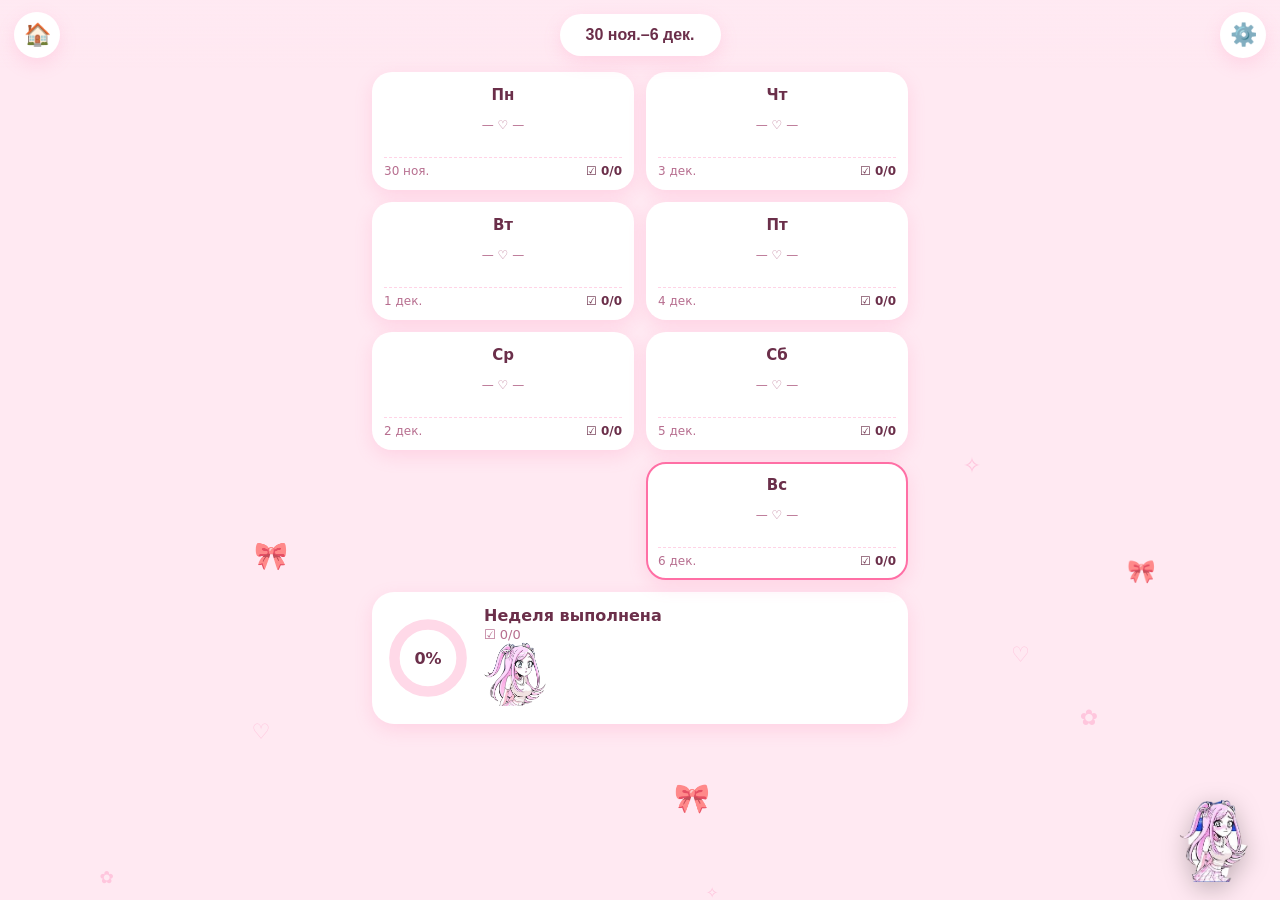
==== index.html @ cd05564a "Add files via upload" ====
<!DOCTYPE html>
<html lang="ru">
<head>
<meta charset="UTF-8">
<meta name="viewport" content="width=device-width, initial-scale=1, viewport-fit=cover">
<title>Дневник Суи</title>
<meta name="description" content="Дневник Суи — милый личный дневник-планировщик. Неделя, день, фото, напоминания. Всё хранится только в твоём телефоне.">
<link rel="manifest" href="manifest.webmanifest">
<link rel="stylesheet" href="styles.css">
<meta name="theme-color" content="#ffb7d5">
<meta name="mobile-web-app-capable" content="yes">
<meta name="apple-mobile-web-app-capable" content="yes">
<meta name="apple-mobile-web-app-status-bar-style" content="default">
<meta name="apple-mobile-web-app-title" content="Дневник Суи">
<link rel="apple-touch-icon" href="apple-touch-icon.png">
<link rel="icon" type="image/svg+xml" href="icon.svg">
</head>
<body data-theme="kawaii">
<div id="bg-symbols" aria-hidden="true"></div>

<header class="topbar">
  <button id="btn-home" class="round-btn" aria-label="Домой, текущая неделя">🏠</button>
  <button id="week-pill" class="week-pill" aria-label="Выбрать месяц и неделю">19 окт.–25 окт.</button>
  <button id="btn-settings" class="round-btn" aria-label="Настройки">⚙️</button>
</header>

<main id="view-week" class="view">
  <div class="week-grid">
    <div class="week-col" id="col-left"></div>
    <div class="week-col" id="col-right"></div>
  </div>
  <div class="week-progress-card" id="week-progress-card">
    <div class="ring-wrap">
      <svg class="ring" viewBox="0 0 80 80" width="84" height="84">
        <circle class="ring-bg" cx="40" cy="40" r="32"></circle>
        <circle class="ring-fg" id="ring-fg" cx="40" cy="40" r="32"></circle>
      </svg>
      <div class="ring-text" id="ring-text">0%</div>
    </div>
    <div class="progress-info">
      <div class="progress-title">Неделя выполнена</div>
      <div class="progress-sub" id="progress-sub">☑ 0/0</div>
      <div class="progress-girl" id="progress-girl"></div>
    </div>
  </div>
</main>

<main id="view-day" class="view hidden">
  <div class="day-head">
    <button id="btn-back" class="round-btn">‹</button>
    <div class="day-title-wrap">
      <div class="day-title" id="day-title">Понедельник</div>
      <div class="day-sub" id="day-sub">19 октября</div>
    </div>
    <div class="day-counter" id="day-counter">☑ 0/0</div>
  </div>
  <div id="day-empty" class="day-empty hidden">
    <div class="empty-girl" id="empty-girl"></div>
    <p>Пока тут пусто… ♡<br>Добавь первую запись дня!</p>
  </div>
  <div id="day-list" class="day-list"></div>
  <div id="day-done" class="day-done hidden">
    <div class="done-girl" id="done-girl"></div>
    <p>Умница! 100% ✧ 🎀</p>
  </div>

  <form id="add-form" class="add-form">
    <div class="form-title">Новая запись ✎</div>
    <textarea id="f-text" rows="2" maxlength="500" placeholder="Что случилось? Что сделать? ♡"></textarea>
    <div class="form-row">
      <label>Дата <input type="date" id="f-date" required></label>
      <label>Время <input type="time" id="f-time" required></label>
    </div>
    <div class="form-row">
      <label class="file-label">📷 Фото <input type="file" id="f-photo" accept="image/*"></label>
      <label class="rem-label"><input type="checkbox" id="f-rem-on"> ⏰ Напомнить</label>
      <input type="datetime-local" id="f-rem-when">
    </div>
    <div id="photo-preview-wrap" class="hidden">
      <img id="photo-preview" alt="превью фото">
      <button type="button" id="photo-clear" class="mini-btn">убрать ✕</button>
    </div>
    <button type="submit" class="big-btn">Добавить ♡</button>
    <p class="form-hint">Фото сжимается до 900px, чтобы поместиться в телефон. Напоминание звенит, пока дневник открыт. Если пропустила — покажу тостом при входе ♡</p>
  </form>
</main>

<div id="sheet-backdrop" class="backdrop hidden"></div>

<section id="week-sheet" class="sheet hidden" aria-label="Выбор месяца и недели">
  <div class="sheet-handle"></div>
  <div class="sheet-title">Выбери неделю ♡</div>
  <div class="year-row">
    <button id="year-prev" class="round-btn small">‹</button>
    <div id="year-label" class="year-label">2026</div>
    <button id="year-next" class="round-btn small">›</button>
  </div>
  <div id="months-grid" class="months-grid"></div>
  <div id="weeks-list" class="weeks-list"></div>
  <button id="week-sheet-close" class="big-btn ghost">Закрыть</button>
</section>

<section id="settings-sheet" class="sheet hidden" aria-label="Настройки">
  <div class="sheet-handle"></div>
  <div class="sheet-title">Настройки ⚙️</div>
  <div class="set-block">
    <div class="set-label">Тема ♡</div>
    <div class="themes-grid" id="themes-grid"></div>
  </div>
  <div class="set-block">
    <div class="set-label">Оформление ♡</div>
    <div class="decor-row">
      <button id="decor-girls" class="decor-btn">Девочки</button>
      <button id="decor-flowers" class="decor-btn">Цветочки</button>
      <button id="decor-none" class="decor-btn">Убрать всё</button>
    </div>
    <p class="set-text" id="decor-hint">Девочки: твои Настя, Алиса, Нюша, Ксюша с чередованием по тапу ♡</p>
  </div>
  <div class="set-block">
    <div class="set-label">Девочки</div>
    <p class="set-text">Каждая тема — со своей девочкой: кавай — <b>Настя</b> 💗, светлая — <b>Алиса</b> 🤍, тёмная — <b>Нюша</b> 🌙, готика — <b>Ксюша</b> 🖤. Твои файлы в папке <b>girls/</b> я не трогаю и не удаляю. Положишь новые с правильными именами — они подхватятся сами ♡</p>
  </div>
  <div class="set-block">
    <div class="set-label">Напоминания</div>
    <p class="set-text">Айфон не даёт будить закрытый дневник без сервера, поэтому: пока дневник открыт — перезвон + вибрация + уведомление. Пропущенное покажу тостом при следующем входе. Разреши уведомления кнопкой ниже ♡</p>
    <button id="btn-notify" class="big-btn ghost">Разрешить уведомления 🔔</button>
    <button id="btn-test-sound" class="big-btn ghost">Проверить звук ♪</button>
  </div>
  <div class="set-block">
    <div class="set-label">О дневнике</div>
    <p class="set-text">«Дневник Суи» хранит всё только в твоём телефоне (localStorage). Без регистрации и интернета. Для установки: открой сайт в Safari → Поделиться → «На экран “Домой”» 🎀</p>
  </div>
  <button id="settings-close" class="big-btn">Готово ♡</button>
</section>

<div id="rem-backdrop" class="backdrop hidden"></div>
<div id="rem-modal" class="rem-modal hidden" role="dialog" aria-label="Про напоминания">
  <div class="rem-emoji">⏰</div>
  <p class="rem-text">Напоминалки звенят, только пока дневник открыт ♡ Айфон не умеет будить закрытые приложения, поэтому для важных дел поставь будильник на это же время — и точно ничего не забудешь!</p>
  <button id="rem-modal-ok" class="big-btn">Понятно ♡</button>
</div>

<div id="del-backdrop" class="backdrop hidden"></div>
<div id="del-modal" class="rem-modal hidden" role="dialog" aria-label="Удалить запись">
  <div class="rem-emoji">🗑</div>
  <p class="rem-text">Удалить эту запись? Вернуть её уже не получится ♡</p>
  <div class="rem-btns">
    <button id="del-no" class="big-btn ghost">Оставить</button>
    <button id="del-yes" class="big-btn danger">Удалить</button>
  </div>
</div>

<div id="mascot" class="mascot" title="Привет!">
  <div id="mascot-img" class="mascot-img"></div>
  <div id="mascot-bubble" class="mascot-bubble hidden"></div>
</div>

<div id="toast-wrap" class="toast-wrap"></div>

<script src="app.js" defer></script>
</body>
</html>
---- styles.css ----
/* Дневник Суи — styles.css ♡ 4 темы через CSS-переменные */
* { box-sizing: border-box; -webkit-tap-highlight-color: transparent; }
html, body { margin: 0; padding: 0; min-height: 100%; }
body {
  font-family: -apple-system, "SF Pro Rounded", "Hiragino Maru Gothic ProN", "Comic Sans MS", system-ui, sans-serif;
  background: var(--bg);
  color: var(--text);
  padding-bottom: 110px;
  overflow-x: hidden;
}

/* ===== ТЕМЫ ===== */
body[data-theme="kawaii"] {
  --bg: #ffe9f2;
  --bg2: #ffd3e6;
  --card: #ffffff;
  --card2: #fff6fa;
  --text: #6b2f4a;
  --muted: #b76e8f;
  --accent: #ff6fa5;
  --accent2: #ff9ec1;
  --pill: #ffe3ee;
  --pill-done: #d8f5d0;
  --ring-bg: #ffd9e8;
  --ring-fg: #ff6fa5;
  --shadow: 0 6px 18px rgba(255,111,165,.18);
  --symbols: #ffb7d5;
}
body[data-theme="light"] {
  --bg: #ffffff;
  --bg2: #f5f5f7;
  --card: #ffffff;
  --card2: #f9f9fb;
  --text: #33334a;
  --muted: #8a8aa0;
  --accent: #7a7ae0;
  --accent2: #a5a5f0;
  --pill: #eef0ff;
  --pill-done: #dcf5dd;
  --ring-bg: #e6e6f5;
  --ring-fg: #7a7ae0;
  --shadow: 0 6px 18px rgba(0,0,0,.08);
  --symbols: #d5d5ea;
}
body[data-theme="dark"] {
  --bg: #1c1c26;
  --bg2: #262633;
  --card: #2c2c3c;
  --card2: #34344a;
  --text: #f0eef7;
  --muted: #a9a9c2;
  --accent: #9d8cff;
  --accent2: #7a6ff0;
  --pill: #3a3a55;
  --pill-done: #2f5a3a;
  --ring-bg: #44445e;
  --ring-fg: #9d8cff;
  --shadow: 0 6px 18px rgba(0,0,0,.4);
  --symbols: #3d3d5c;
}
body[data-theme="gothic"] {
  --bg: #120d16;
  --bg2: #1d1424;
  --card: #221826;
  --card2: #2c1e33;
  --text: #e8d5e8;
  --muted: #9a7fa0;
  --accent: #a64ac9;
  --accent2: #7a2f9e;
  --pill: #33203c;
  --pill-done: #3a4a3a;
  --ring-bg: #3d2847;
  --ring-fg: #c86bfa;
  --shadow: 0 6px 18px rgba(0,0,0,.6);
  --symbols: #3a2444;
}

/* фон-символы */
#bg-symbols {
  position: fixed; inset: 0; pointer-events: none; overflow: hidden; z-index: 0;
}
#bg-symbols span {
  position: absolute; color: var(--symbols); opacity: .7;
  animation: floatUp linear infinite; font-size: 18px;
}
@keyframes floatUp {
  from { transform: translateY(20vh) rotate(0deg); opacity: 0; }
  20% { opacity: .8; }
  to { transform: translateY(-110vh) rotate(30deg); opacity: 0; }
}

/* шапка как на скриншоте */
.topbar {
  position: sticky; top: 0; z-index: 20;
  display: flex; align-items: center; justify-content: space-between;
  padding: 12px 14px calc(10px + env(safe-area-inset-top)) 14px;
  padding-top: calc(12px + env(safe-area-inset-top));
  background: linear-gradient(var(--bg), transparent);
}
.round-btn {
  width: 46px; height: 46px; border-radius: 50%;
  border: none; background: var(--card); color: var(--text);
  font-size: 22px; box-shadow: var(--shadow); cursor: pointer;
  display: flex; align-items: center; justify-content: center;
  flex-shrink: 0;
}
.round-btn.small { width: 38px; height: 38px; font-size: 20px; }
.round-btn:active { transform: scale(.93); }
.week-pill {
  border: none; cursor: pointer;
  background: var(--card); color: var(--text);
  border-radius: 999px; padding: 12px 26px;
  font-size: 16px; font-weight: 700;
  box-shadow: var(--shadow);
  max-width: 62vw; white-space: nowrap; overflow: hidden; text-overflow: ellipsis;
}

/* главный экран — 2 колонки */
.view { position: relative; z-index: 1; padding: 4px 12px 12px 12px; max-width: 560px; margin: 0 auto; }
.hidden { display: none !important; }
.week-grid { display: grid; grid-template-columns: 1fr 1fr; gap: 12px; align-items: start; }
.week-col { display: flex; flex-direction: column; gap: 12px; }

.day-card {
  background: var(--card); border-radius: 20px;
  padding: 12px 10px 10px 10px; box-shadow: var(--shadow);
  cursor: pointer; min-height: 118px;
  display: flex; flex-direction: column;
  border: 2px solid transparent;
}
.day-card.today { border-color: var(--accent); }
.day-name { font-weight: 800; font-size: 15px; margin-bottom: 8px; text-align: center; }
.task-pill {
  display: flex; align-items: center; gap: 7px;
  background: var(--pill); border-radius: 999px;
  padding: 7px 9px; margin-bottom: 7px; font-size: 13px;
  line-height: 1.2; word-break: break-word;
}
.task-pill.done { background: var(--pill-done); text-decoration: line-through; opacity: .75; }
.task-check {
  width: 22px; height: 22px; border-radius: 50%; flex-shrink: 0;
  border: 2px solid var(--accent); background: #fff;
  display: flex; align-items: center; justify-content: center;
  font-size: 14px; cursor: pointer; padding: 0;
}
.task-check.on { background: var(--accent); color: #fff; }
.task-text { flex: 1; }
.day-foot {
  margin-top: auto; display: flex; justify-content: space-between; align-items: center;
  font-size: 12px; color: var(--muted); padding-top: 6px;
  border-top: 1px dashed var(--bg2);
}
.day-foot b { color: var(--text); }

/* карточка прогресса внизу слева — в сетке она идёт последней в левой колонке через JS? Нет, отдельным блоком */
.week-progress-card {
  margin-top: 12px;
  background: var(--card); border-radius: 22px; box-shadow: var(--shadow);
  padding: 14px; display: flex; gap: 14px; align-items: center;
}
.ring-wrap { position: relative; width: 84px; height: 84px; flex-shrink: 0; }
.ring { transform: rotate(-90deg); }
.ring-bg { fill: none; stroke: var(--ring-bg); stroke-width: 10; }
.ring-fg {
  fill: none; stroke: var(--ring-fg); stroke-width: 10; stroke-linecap: round;
  stroke-dasharray: 201; stroke-dashoffset: 201; transition: stroke-dashoffset .6s ease;
}
.ring-text {
  position: absolute; inset: 0; display: flex; align-items: center; justify-content: center;
  font-weight: 900; font-size: 16px;
}
.progress-title { font-weight: 800; }
.progress-sub { color: var(--muted); font-size: 13px; margin-top: 2px; }
.progress-girl img, .progress-girl svg { width: 64px; height: 64px; border-radius: 16px; object-fit: contain; }

/* экран дня */
.day-head { display: flex; align-items: center; gap: 10px; margin-bottom: 10px; }
.day-title-wrap { flex: 1; }
.day-title { font-size: 20px; font-weight: 900; }
.day-sub { color: var(--muted); font-size: 13px; }
.day-counter { background: var(--card); border-radius: 999px; padding: 8px 14px; font-weight: 800; box-shadow: var(--shadow); font-size: 13px; }
.day-list { display: flex; flex-direction: column; gap: 10px; }
.entry {
  background: var(--card); border-radius: 18px; padding: 12px; box-shadow: var(--shadow);
}
.entry-top { display: flex; gap: 8px; align-items: center; margin-bottom: 6px; }
.entry-time { font-weight: 800; font-size: 14px; background: var(--pill); border-radius: 999px; padding: 4px 10px; }
.entry.done .entry-text { text-decoration: line-through; opacity: .6; }
.entry-text { white-space: pre-wrap; word-break: break-word; font-size: 15px; margin: 6px 0; }
.entry img.photo { width: 100%; border-radius: 14px; margin-top: 8px; display: block; }
.entry-actions { display: flex; gap: 6px; flex-wrap: wrap; margin-top: 8px; align-items: center; }
.mini-btn {
  border: none; background: var(--pill); color: var(--text);
  border-radius: 999px; padding: 6px 10px; font-size: 12px; cursor: pointer;
}
.mini-btn.danger { background: #ffd6d6; color: #8a2a2a; }
.entry-edit-row { display: flex; gap: 6px; margin-top: 8px; flex-wrap: wrap; }
.entry-edit-row input { border: 1px solid var(--bg2); border-radius: 10px; padding: 6px; font-size: 13px; background: var(--card2); color: var(--text); }

.day-empty, .day-done {
  text-align: center; background: var(--card); border-radius: 20px;
  padding: 18px; box-shadow: var(--shadow); margin-bottom: 10px;
}
.empty-girl img, .empty-girl svg, .done-girl img, .done-girl svg { width: 120px; height: 120px; object-fit: contain; }

/* форма */
.add-form {
  margin-top: 14px; background: var(--card); border-radius: 20px;
  padding: 14px; box-shadow: var(--shadow);
}
.form-title { font-weight: 900; margin-bottom: 8px; }
.add-form textarea, .add-form input[type="date"], .add-form input[type="time"], .add-form input[type="datetime-local"] {
  width: 100%; border: 1px solid var(--bg2); border-radius: 12px;
  padding: 10px; font-size: 14px; background: var(--card2); color: var(--text);
  font-family: inherit;
}
.add-form textarea { resize: vertical; }
.form-row { display: flex; gap: 8px; margin-top: 8px; flex-wrap: wrap; }
.form-row label { flex: 1; min-width: 140px; font-size: 13px; color: var(--muted); display: flex; flex-direction: column; gap: 4px; }
/* красивая кнопка фото — прячем уродский «Выберите файл» */
.file-label {
  flex-direction: row !important; align-items: center; justify-content: center; gap: 8px !important;
  background: var(--pill); color: var(--text); font-weight: 800;
  border-radius: 999px; padding: 11px 14px; cursor: pointer;
  border: 2px dashed var(--accent2); text-align: center;
}
.file-label input[type="file"] { display: none; }
/* красивая напоминалка-пилюля */
.rem-label {
  flex-direction: row !important; align-items: center; justify-content: center; gap: 8px !important;
  background: var(--pill); border-radius: 999px; padding: 11px 14px; cursor: pointer;
  font-weight: 800; color: var(--text); text-align: center;
}
.rem-label input[type="checkbox"] {
  width: 20px; height: 20px; accent-color: var(--accent); cursor: pointer; margin: 0;
}
/* чтобы календарчик было видно в тёмных темах */
body[data-theme="dark"] , body[data-theme="gothic"] { color-scheme: dark; }
body[data-theme="kawaii"], body[data-theme="light"] { color-scheme: light; }
.add-form input[type="datetime-local"] { min-height: 44px; }
#photo-preview-wrap { margin-top: 8px; text-align: center; }
#photo-preview { max-width: 100%; border-radius: 12px; }
.big-btn {
  width: 100%; border: none; cursor: pointer; margin-top: 10px;
  background: linear-gradient(135deg, var(--accent), var(--accent2));
  color: #fff; font-weight: 900; font-size: 16px;
  border-radius: 999px; padding: 13px;
  box-shadow: 0 8px 20px rgba(0,0,0,.18);
}
.big-btn.ghost { background: var(--pill); color: var(--text); box-shadow: none; }
.big-btn.danger { background: linear-gradient(135deg, #e05575, #b03050); }
.big-btn:active { transform: scale(.98); }
.rem-btns { display: flex; gap: 8px; margin-top: 10px; }
.rem-btns .big-btn { margin-top: 0; }
.form-hint { font-size: 12px; color: var(--muted); margin: 8px 0 0 0; line-height: 1.4; }

/* оформление: девочки / цветочки / ничего */
.decor-row { display: flex; gap: 8px; margin-bottom: 8px; }
.decor-btn {
  flex: 1; border: 2px solid transparent; cursor: pointer;
  background: var(--pill); color: var(--text); font-weight: 800; font-size: 13px;
  border-radius: 999px; padding: 10px 4px;
}
.decor-btn.active { border-color: var(--accent); background: var(--card); }
.flower-big { line-height: 1; text-align: center; }
.flower-big svg { width: 150px; height: auto; image-rendering: pixelated; }
.flower-mascot { line-height: 1; cursor: pointer; filter: drop-shadow(0 6px 12px rgba(0,0,0,.2)); }
.flower-mascot svg { width: 110px; height: auto; image-rendering: pixelated; }
.flower-mini { line-height: 1; text-align: center; }
.flower-mini svg { width: 72px; height: auto; image-rendering: pixelated; }
.theme-card .flower-mini svg { width: 64px; }

/* окошко про напоминания */
.rem-modal {
  position: fixed; z-index: 60; left: 50%; top: 50%; transform: translate(-50%, -50%);
  width: calc(100% - 48px); max-width: 340px;
  background: var(--card); color: var(--text);
  border-radius: 22px; padding: 20px 18px; text-align: center;
  box-shadow: 0 16px 48px rgba(0,0,0,.35);
  animation: slideUp .25s ease;
}
#rem-backdrop { z-index: 59; }
#del-backdrop { z-index: 59; }
.rem-emoji { font-size: 40px; }
.rem-text { font-size: 14px; line-height: 1.55; margin: 10px 0 4px 0; }

/* листы */
.backdrop { position: fixed; inset: 0; background: rgba(0,0,0,.35); z-index: 30; }
.sheet {
  position: fixed; left: 0; right: 0; bottom: 0; z-index: 31;
  background: var(--card); border-radius: 24px 24px 0 0;
  padding: 10px 16px calc(18px + env(safe-area-inset-bottom)) 16px;
  max-width: 560px; margin: 0 auto;
  max-height: 82vh; overflow-y: auto;
  box-shadow: 0 -10px 40px rgba(0,0,0,.2);
  animation: slideUp .25s ease;
}
@keyframes slideUp { from { transform: translateY(40px); opacity: 0; } to { transform: none; opacity: 1; } }
.sheet-handle { width: 44px; height: 5px; border-radius: 999px; background: var(--bg2); margin: 4px auto 10px auto; }
.sheet-title { font-weight: 900; font-size: 17px; text-align: center; margin-bottom: 10px; }
.year-row { display: flex; align-items: center; justify-content: space-between; margin-bottom: 10px; }
.year-label { font-weight: 900; font-size: 17px; }
.months-grid { display: grid; grid-template-columns: repeat(4, 1fr); gap: 8px; margin-bottom: 12px; }
.month-btn { border: none; border-radius: 14px; padding: 10px 4px; background: var(--pill); color: var(--text); font-weight: 700; cursor: pointer; font-size: 13px; }
.month-btn.active { background: var(--accent); color: #fff; }
.weeks-list { display: flex; flex-direction: column; gap: 8px; margin-bottom: 8px; }
.week-btn { border: 2px solid var(--bg2); background: var(--card2); color: var(--text); border-radius: 14px; padding: 10px; text-align: left; cursor: pointer; font-size: 14px; }
.week-btn.active { border-color: var(--accent); font-weight: 800; }

/* настройки */
.set-block { background: var(--card2); border-radius: 16px; padding: 12px; margin-bottom: 10px; }
.set-label { font-weight: 900; margin-bottom: 8px; }
.set-text { font-size: 13px; line-height: 1.5; color: var(--text); margin: 0 0 8px 0; }
.themes-grid { display: grid; grid-template-columns: repeat(4, 1fr); gap: 8px; }
.theme-card { border: 2px solid transparent; border-radius: 14px; background: var(--card); padding: 8px 4px; text-align: center; cursor: pointer; font-size: 12px; }
.theme-card.active { border-color: var(--accent); }
.theme-dot { width: 30px; height: 30px; border-radius: 50%; margin: 0 auto 4px auto; }
.theme-card .tgirl img, .theme-card .tgirl svg { width: 44px; height: 44px; object-fit: contain; }

/* маскот */
.mascot { position: fixed; right: 12px; bottom: calc(14px + env(safe-area-inset-bottom)); z-index: 25; text-align: center; }
body:not([data-theme="kawaii"]) .mascot { opacity: .9; transform: scale(.85); transform-origin: bottom right; }
.mascot-img img, .mascot-img svg { width: 100px; height: 100px; filter: drop-shadow(0 6px 12px rgba(0,0,0,.25)); cursor: pointer; object-fit: contain; background: transparent; border: none; border-radius: 0; }
.mascot-bubble {
  position: absolute; right: 96px; bottom: 60px; width: max-content; max-width: 200px;
  background: #fff; color: #6b2f4a; border-radius: 16px; padding: 10px 12px;
  font-size: 13px; box-shadow: var(--shadow); border: 2px solid var(--accent2);
}
.mascot-bubble.hidden { display: none; }

/* тосты */
.toast-wrap { position: fixed; left: 12px; right: 12px; bottom: calc(120px + env(safe-area-inset-bottom)); z-index: 50; display: flex; flex-direction: column; gap: 8px; max-width: 520px; margin: 0 auto; }
.toast {
  background: #33334a; color: #fff; border-radius: 14px; padding: 12px 14px;
  font-size: 14px; box-shadow: 0 8px 24px rgba(0,0,0,.3);
  animation: slideUp .25s ease;
}
.toast.pink { background: var(--accent); }

@media (max-width: 360px) {
  .week-pill { padding: 10px 16px; font-size: 14px; }
  .round-btn { width: 42px; height: 42px; }
  .themes-grid { grid-template-columns: repeat(2, 1fr); }
}
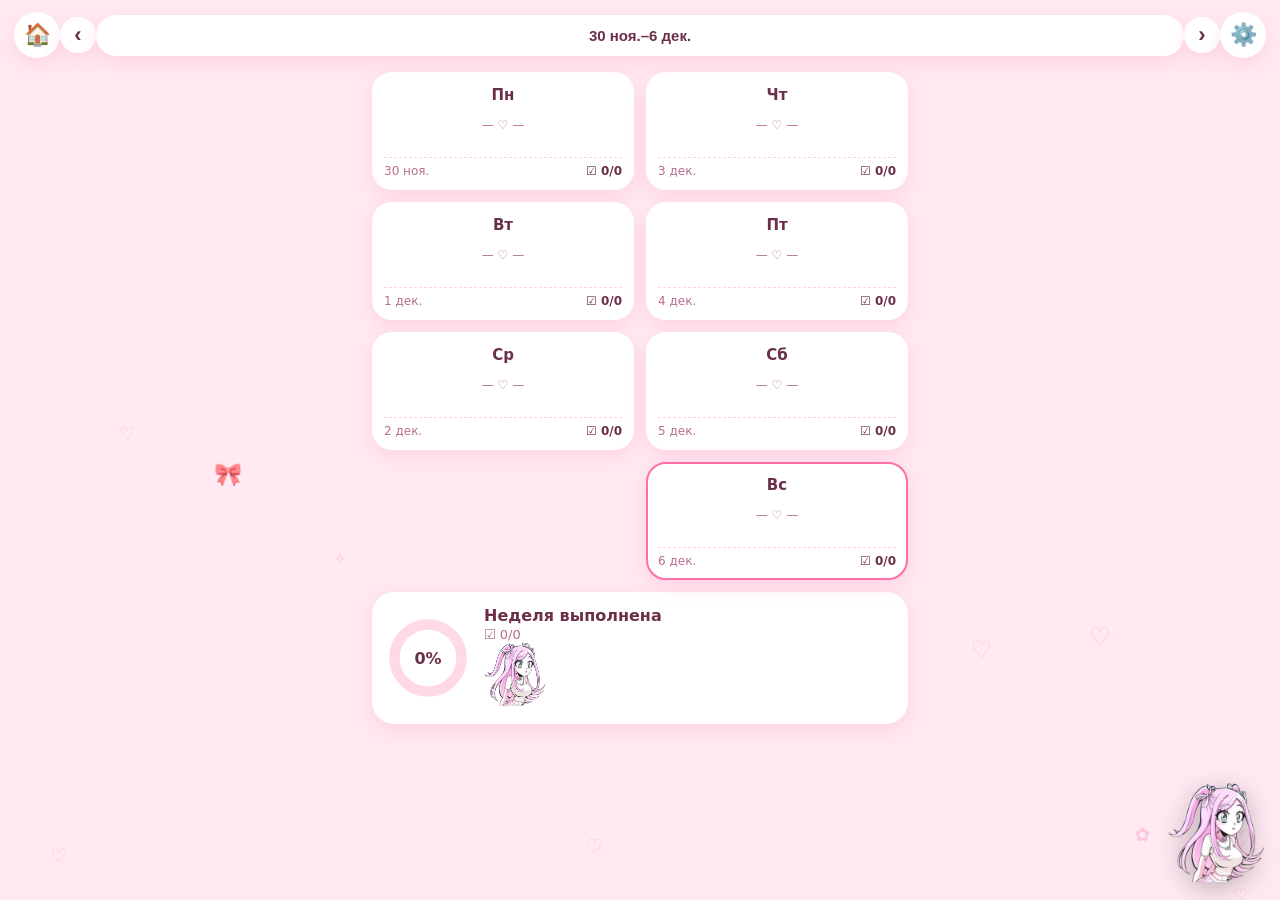
==== commit e47e5533: "Add files via upload" ====
--- a/index.html
+++ b/index.html
@@ -20,7 +20,9 @@
 
 <header class="topbar">
   <button id="btn-home" class="round-btn" aria-label="Домой, текущая неделя">🏠</button>
+  <button id="week-prev" class="round-btn nav-arrow" aria-label="Прошлая неделя">‹</button>
   <button id="week-pill" class="week-pill" aria-label="Выбрать месяц и неделю">19 окт.–25 окт.</button>
+  <button id="week-next" class="round-btn nav-arrow" aria-label="Следующая неделя">›</button>
   <button id="btn-settings" class="round-btn" aria-label="Настройки">⚙️</button>
 </header>
 
--- a/styles.css
+++ b/styles.css
@@ -106,13 +106,14 @@
 }
 .round-btn.small { width: 38px; height: 38px; font-size: 20px; }
 .round-btn:active { transform: scale(.93); }
+.round-btn.nav-arrow { width: 36px; height: 36px; font-size: 22px; font-weight: 900; }
 .week-pill {
   border: none; cursor: pointer;
   background: var(--card); color: var(--text);
-  border-radius: 999px; padding: 12px 26px;
-  font-size: 16px; font-weight: 700;
+  border-radius: 999px; padding: 12px 10px;
+  font-size: 15px; font-weight: 700;
   box-shadow: var(--shadow);
-  max-width: 62vw; white-space: nowrap; overflow: hidden; text-overflow: ellipsis;
+  flex: 1; min-width: 0; white-space: nowrap; overflow: hidden; text-overflow: ellipsis;
 }
 
 /* главный экран — 2 колонки */
@@ -296,7 +297,7 @@
   animation: slideUp .25s ease;
 }
 @keyframes slideUp { from { transform: translateY(40px); opacity: 0; } to { transform: none; opacity: 1; } }
-.sheet-handle { width: 44px; height: 5px; border-radius: 999px; background: var(--bg2); margin: 4px auto 10px auto; }
+.sheet-handle { width: 56px; height: 6px; border-radius: 999px; background: var(--bg2); margin: 4px auto 10px auto; cursor: pointer; }
 .sheet-title { font-weight: 900; font-size: 17px; text-align: center; margin-bottom: 10px; }
 .year-row { display: flex; align-items: center; justify-content: space-between; margin-bottom: 10px; }
 .year-label { font-weight: 900; font-size: 17px; }
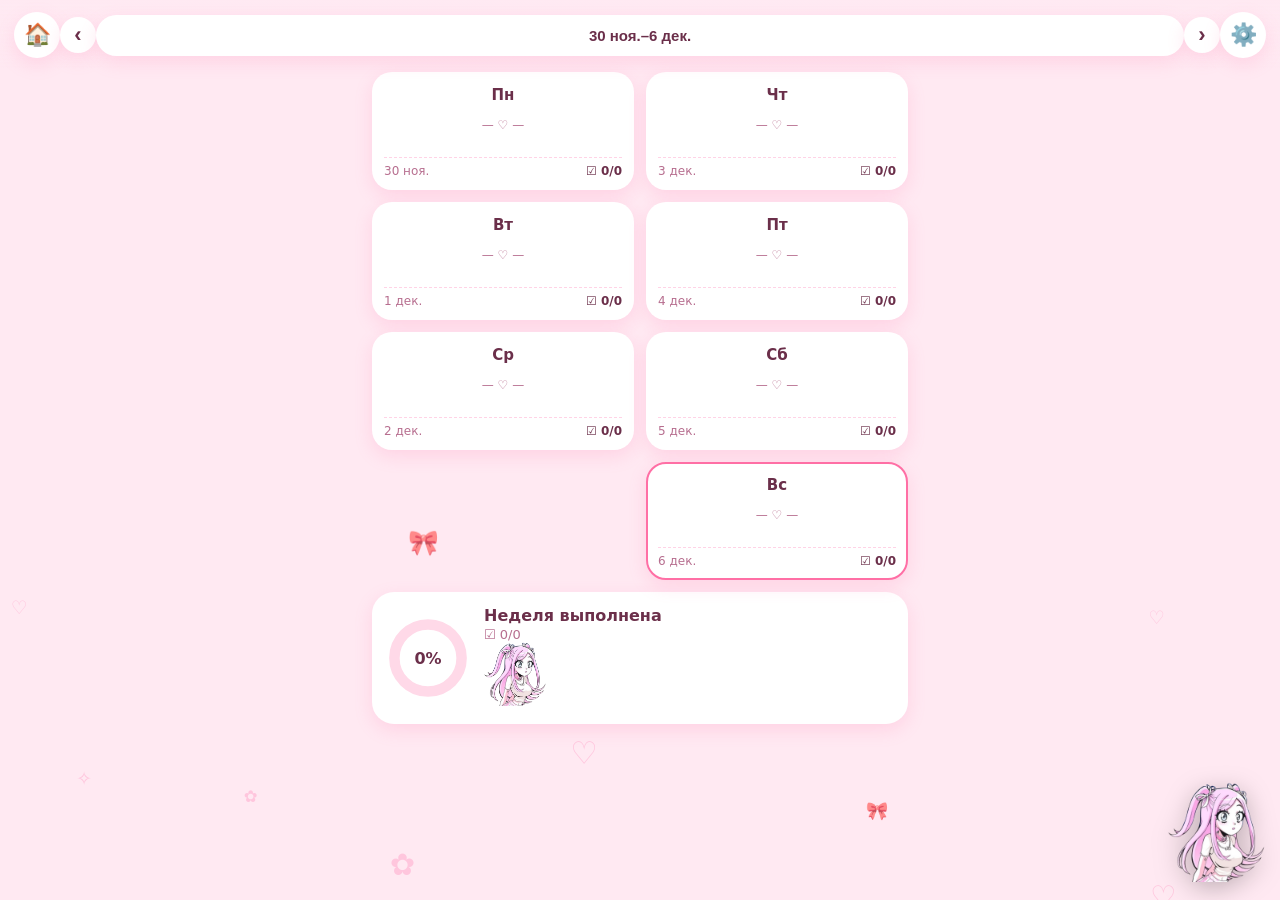
==== commit 43e8ce13: "Add files via upload" ====
--- a/index.html
+++ b/index.html
@@ -76,7 +76,7 @@
     <div class="form-row">
       <label class="file-label">📷 Фото <input type="file" id="f-photo" accept="image/*"></label>
       <label class="rem-label"><input type="checkbox" id="f-rem-on"> ⏰ Напомнить</label>
-      <input type="datetime-local" id="f-rem-when">
+      <label class="dt-label">🕒 в <input type="datetime-local" id="f-rem-when"></label>
     </div>
     <div id="photo-preview-wrap" class="hidden">
       <img id="photo-preview" alt="превью фото">
--- a/styles.css
+++ b/styles.css
@@ -235,6 +235,22 @@
 .rem-label input[type="checkbox"] {
   width: 20px; height: 20px; accent-color: var(--accent); cursor: pointer; margin: 0;
 }
+.dt-label {
+  flex-direction: row !important; align-items: center; justify-content: center; gap: 8px !important;
+  background: var(--pill); border-radius: 999px; padding: 11px 14px;
+  font-weight: 800; color: var(--text);
+}
+.dt-label input[type="datetime-local"] {
+  width: auto; flex: 1; min-width: 0; background: transparent; border: none;
+  padding: 0; font-size: 14px; font-weight: 800; color: var(--text); font-family: inherit;
+}
+/* время напоминания на самой записи */
+.rem-pill {
+  display: inline-flex; align-items: center; gap: 5px;
+  background: var(--pill); color: var(--text);
+  border-radius: 999px; padding: 4px 10px; font-size: 12px; font-weight: 800;
+  margin-top: 6px;
+}
 /* чтобы календарчик было видно в тёмных темах */
 body[data-theme="dark"] , body[data-theme="gothic"] { color-scheme: dark; }
 body[data-theme="kawaii"], body[data-theme="light"] { color-scheme: light; }
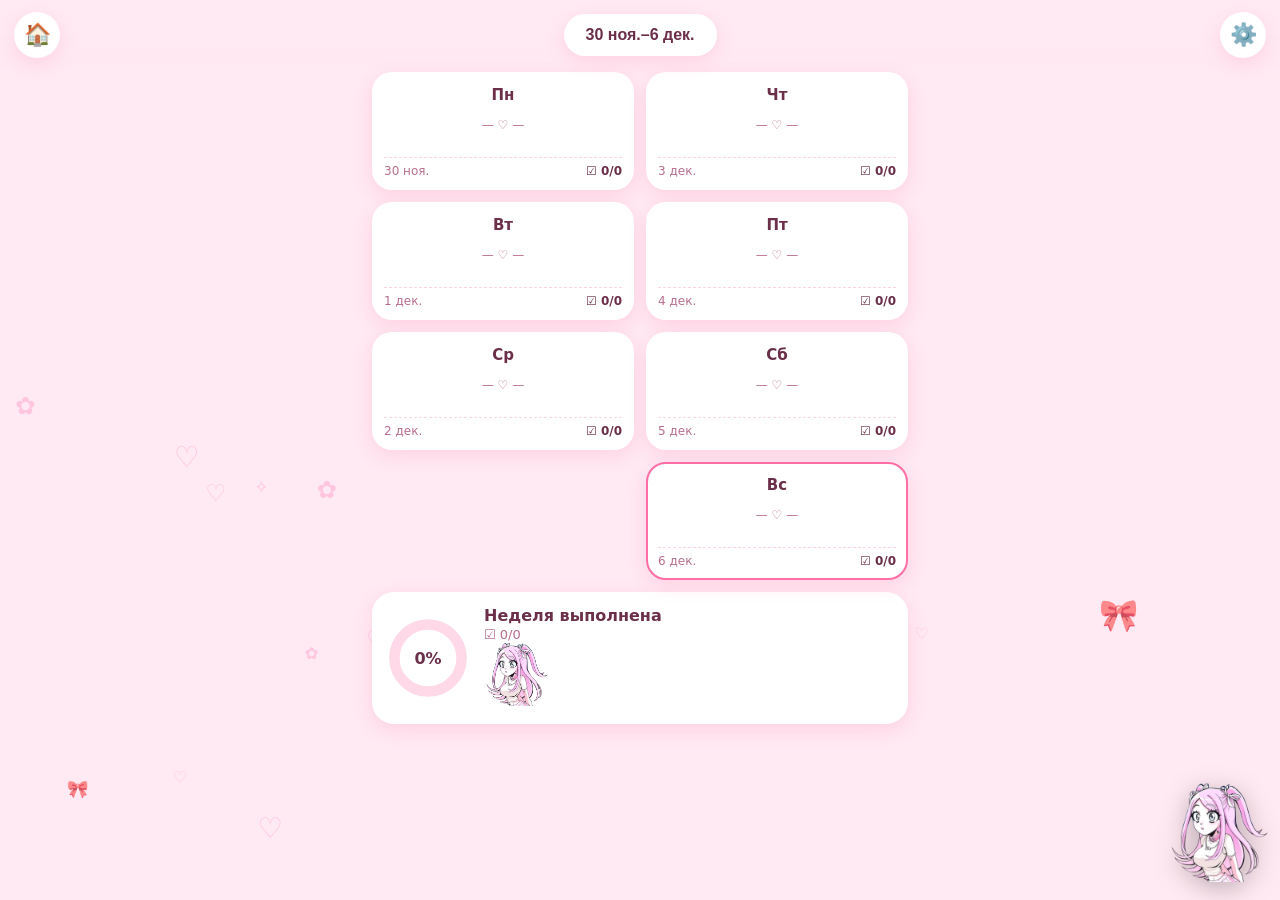
==== commit 8ecc5ba9: "Add files via upload" ====
--- a/index.html
+++ b/index.html
@@ -20,9 +20,7 @@
 
 <header class="topbar">
   <button id="btn-home" class="round-btn" aria-label="Домой, текущая неделя">🏠</button>
-  <button id="week-prev" class="round-btn nav-arrow" aria-label="Прошлая неделя">‹</button>
-  <button id="week-pill" class="week-pill" aria-label="Выбрать месяц и неделю">19 окт.–25 окт.</button>
-  <button id="week-next" class="round-btn nav-arrow" aria-label="Следующая неделя">›</button>
+  <button id="week-pill" class="week-pill" aria-label="Выбрать месяц и неделю, листается свайпом">19 окт.–25 окт.</button>
   <button id="btn-settings" class="round-btn" aria-label="Настройки">⚙️</button>
 </header>
 
--- a/styles.css
+++ b/styles.css
@@ -106,14 +106,13 @@
 }
 .round-btn.small { width: 38px; height: 38px; font-size: 20px; }
 .round-btn:active { transform: scale(.93); }
-.round-btn.nav-arrow { width: 36px; height: 36px; font-size: 22px; font-weight: 900; }
 .week-pill {
   border: none; cursor: pointer;
   background: var(--card); color: var(--text);
-  border-radius: 999px; padding: 12px 10px;
-  font-size: 15px; font-weight: 700;
+  border-radius: 999px; padding: 12px 22px;
+  font-size: 16px; font-weight: 700;
   box-shadow: var(--shadow);
-  flex: 1; min-width: 0; white-space: nowrap; overflow: hidden; text-overflow: ellipsis;
+  max-width: 62vw; white-space: nowrap; overflow: hidden; text-overflow: ellipsis;
 }
 
 /* главный экран — 2 колонки */
@@ -146,6 +145,8 @@
 }
 .task-check.on { background: var(--accent); color: #fff; }
 .task-text { flex: 1; }
+.task-time { font-size: 11px; font-weight: 900; color: var(--muted); flex-shrink: 0; }
+.task-bell { font-size: 11px; flex-shrink: 0; }
 .day-foot {
   margin-top: auto; display: flex; justify-content: space-between; align-items: center;
   font-size: 12px; color: var(--muted); padding-top: 6px;
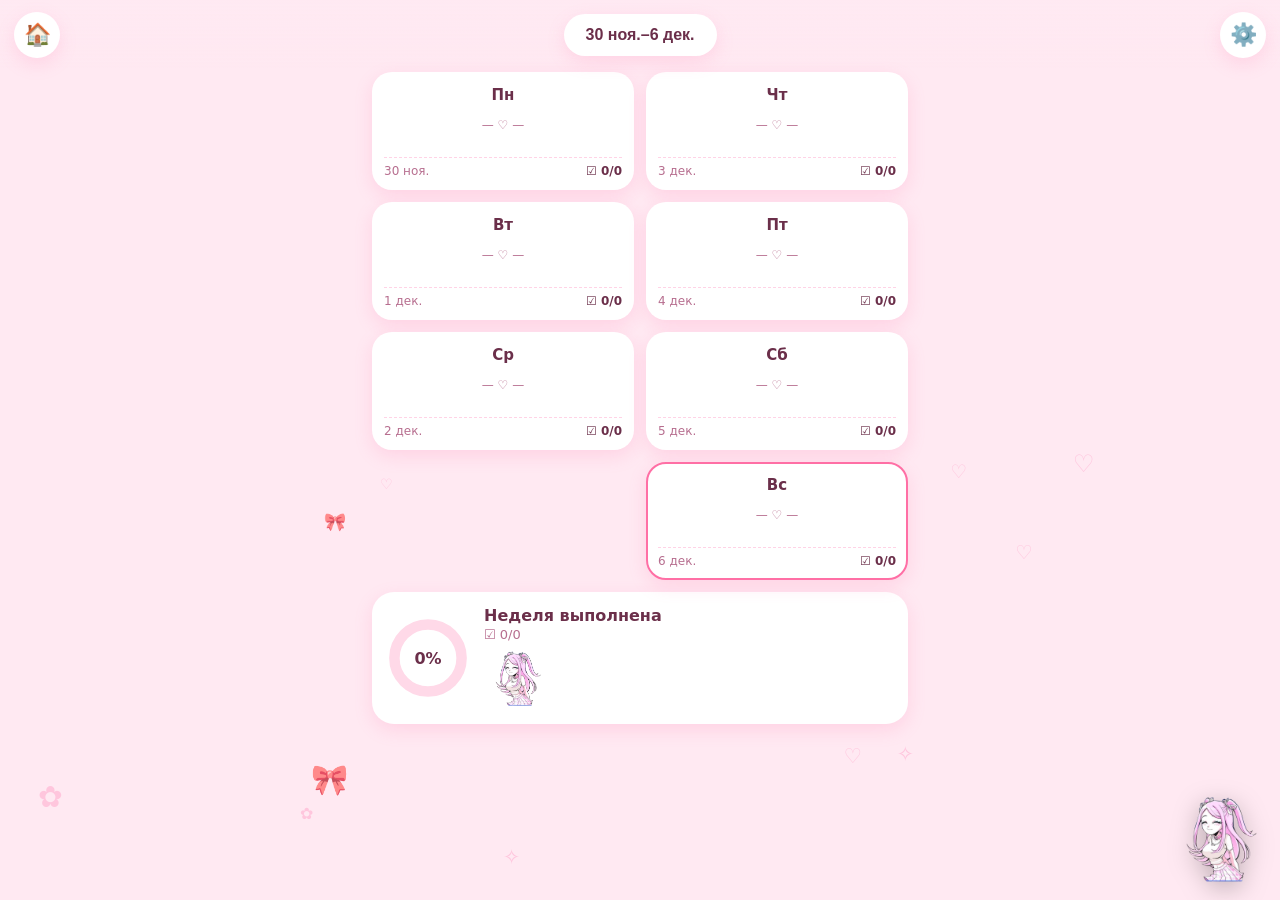
==== commit 9a7fa1a6: "Add files via upload" ====
--- a/index.html
+++ b/index.html
@@ -20,7 +20,7 @@
 
 <header class="topbar">
   <button id="btn-home" class="round-btn" aria-label="Домой, текущая неделя">🏠</button>
-  <button id="week-pill" class="week-pill" aria-label="Выбрать месяц и неделю, листается свайпом">19 окт.–25 окт.</button>
+  <button id="week-pill" class="week-pill" aria-label="Выбрать месяц и неделю; свайп: влево — следующая, вправо — прошлая">19 окт.–25 окт.</button>
   <button id="btn-settings" class="round-btn" aria-label="Настройки">⚙️</button>
 </header>
 
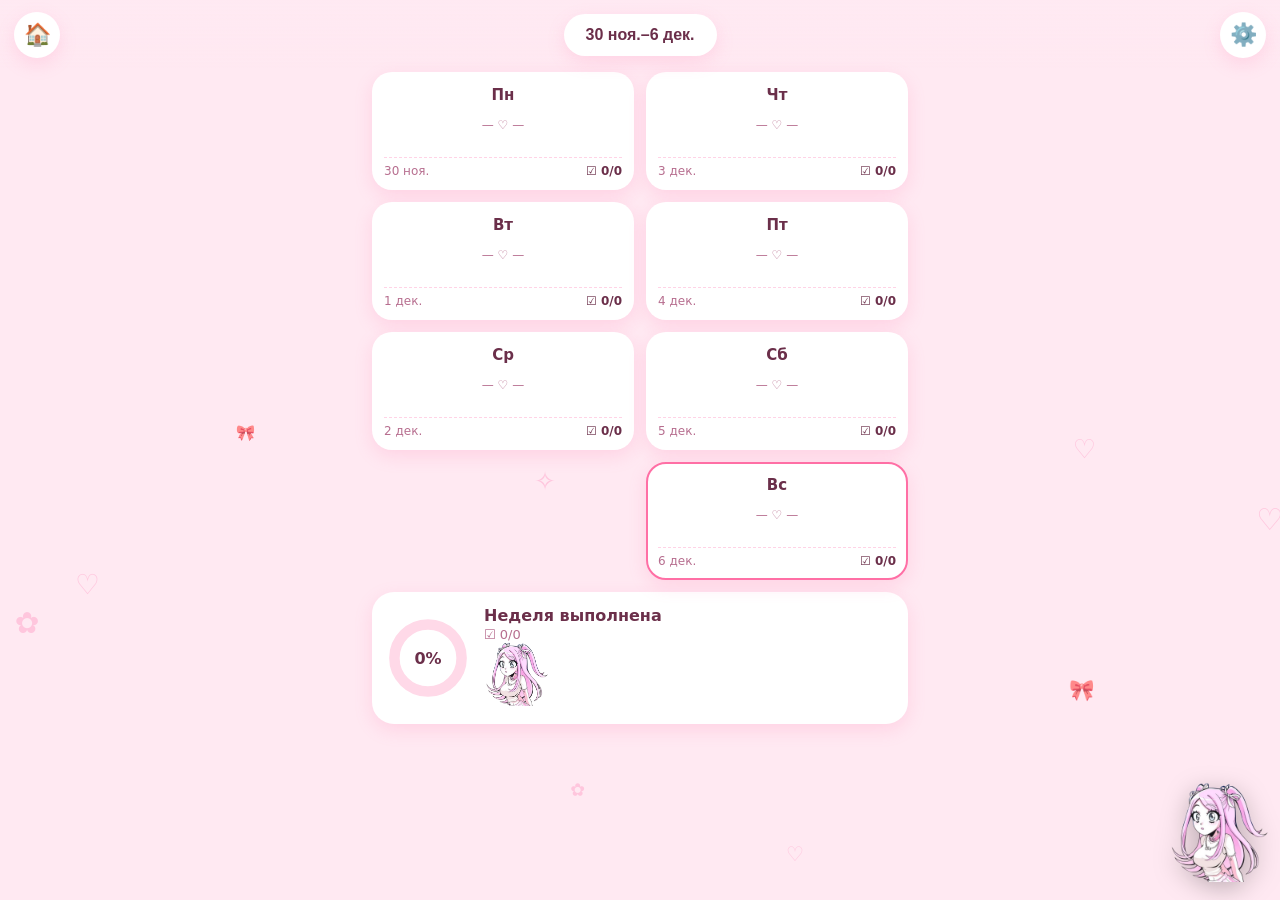
==== commit a294cebf: "Add files via upload" ====
--- a/index.html
+++ b/index.html
@@ -20,7 +20,7 @@
 
 <header class="topbar">
   <button id="btn-home" class="round-btn" aria-label="Домой, текущая неделя">🏠</button>
-  <button id="week-pill" class="week-pill" aria-label="Выбрать месяц и неделю; свайп: влево — следующая, вправо — прошлая">19 окт.–25 окт.</button>
+  <button id="week-pill" class="week-pill" aria-label="Выбрать месяц и неделю; свайп: вправо — следующая, влево — прошлая">19 окт.–25 окт.</button>
   <button id="btn-settings" class="round-btn" aria-label="Настройки">⚙️</button>
 </header>
 
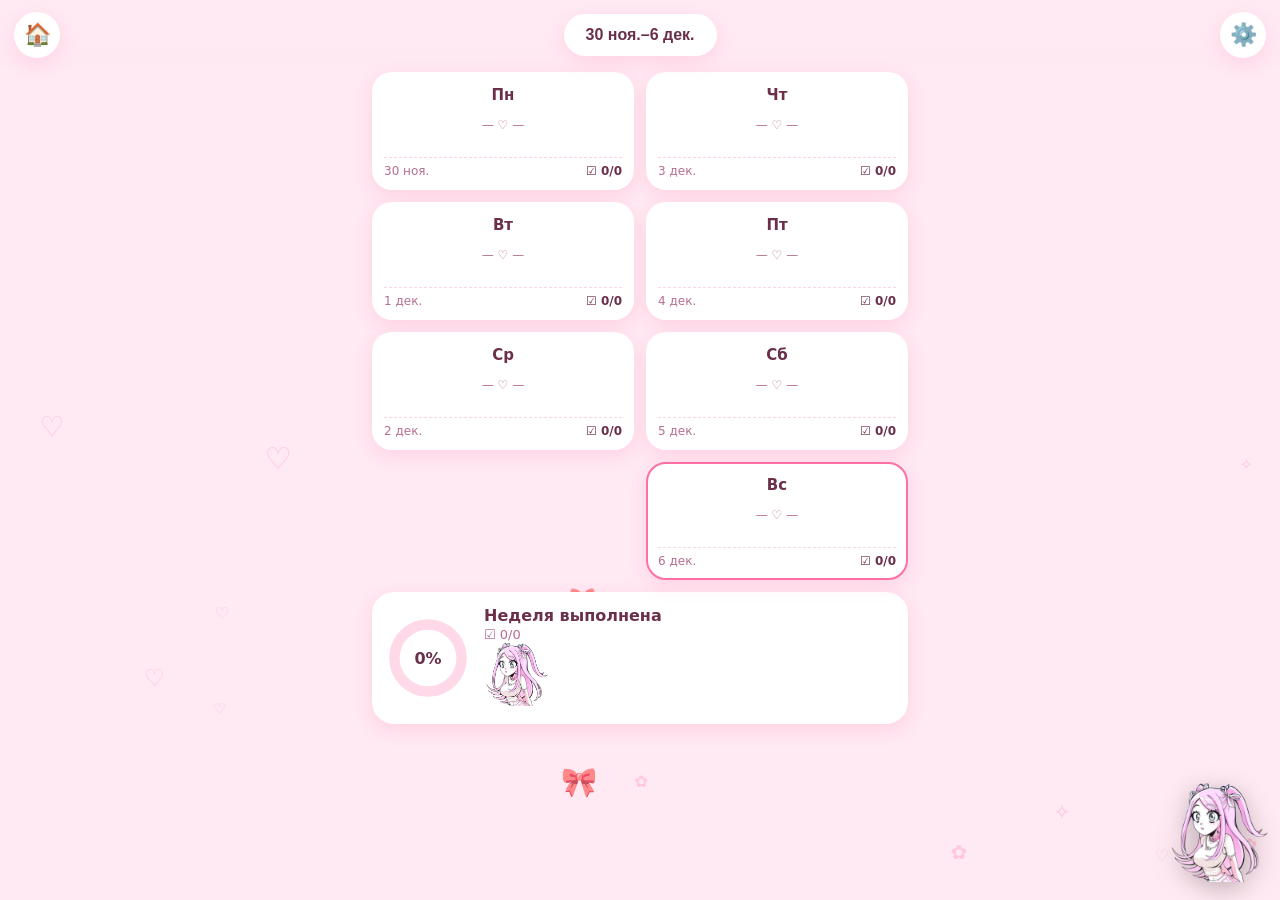
==== commit 6be0f71e: "Add files via upload" ====
--- a/index.html
+++ b/index.html
@@ -20,7 +20,7 @@
 
 <header class="topbar">
   <button id="btn-home" class="round-btn" aria-label="Домой, текущая неделя">🏠</button>
-  <button id="week-pill" class="week-pill" aria-label="Выбрать месяц и неделю; свайп: вправо — следующая, влево — прошлая">19 окт.–25 окт.</button>
+  <button id="week-pill" class="week-pill" aria-label="Выбрать месяц и неделю; свайп: влево — следующая, вправо — прошлая">19 окт.–25 окт.</button>
   <button id="btn-settings" class="round-btn" aria-label="Настройки">⚙️</button>
 </header>
 
